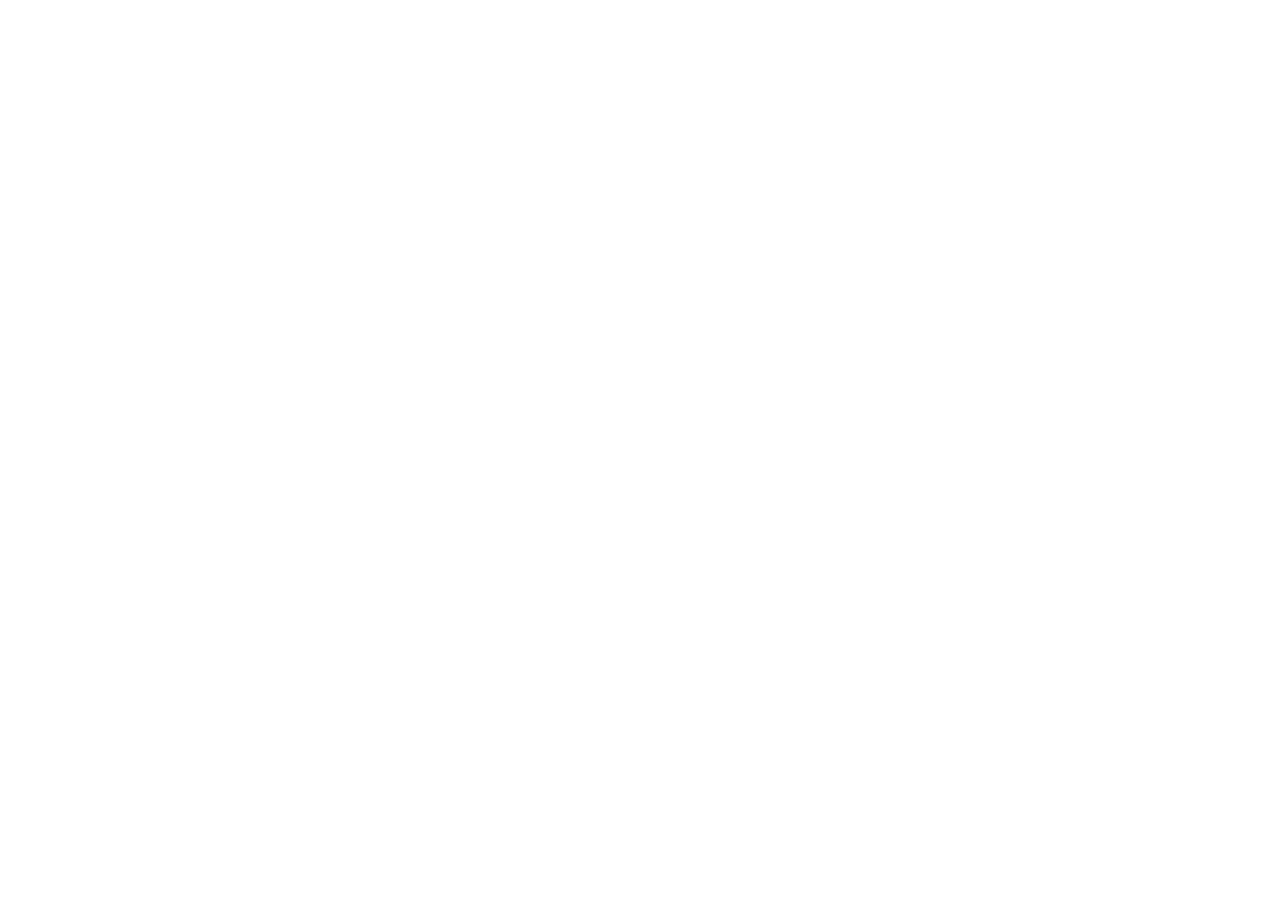
==== index.html @ 181e30cc "Added initial HTML structure" ====
<!DOCTYPE html>
<html lang="en">
<head>
    <meta charset="UTF-8">
    <meta name="viewport" content="width=device-width, initial-scale=1.0">
    <title>LUMI STORE | Home</title>
    <link rel="stylesheet" href="style.css">
    <script src="script.js"></script>
</head>
<body>
    <!-- Anika Tabassum, ID: 2030985 -->
</body>
</html>
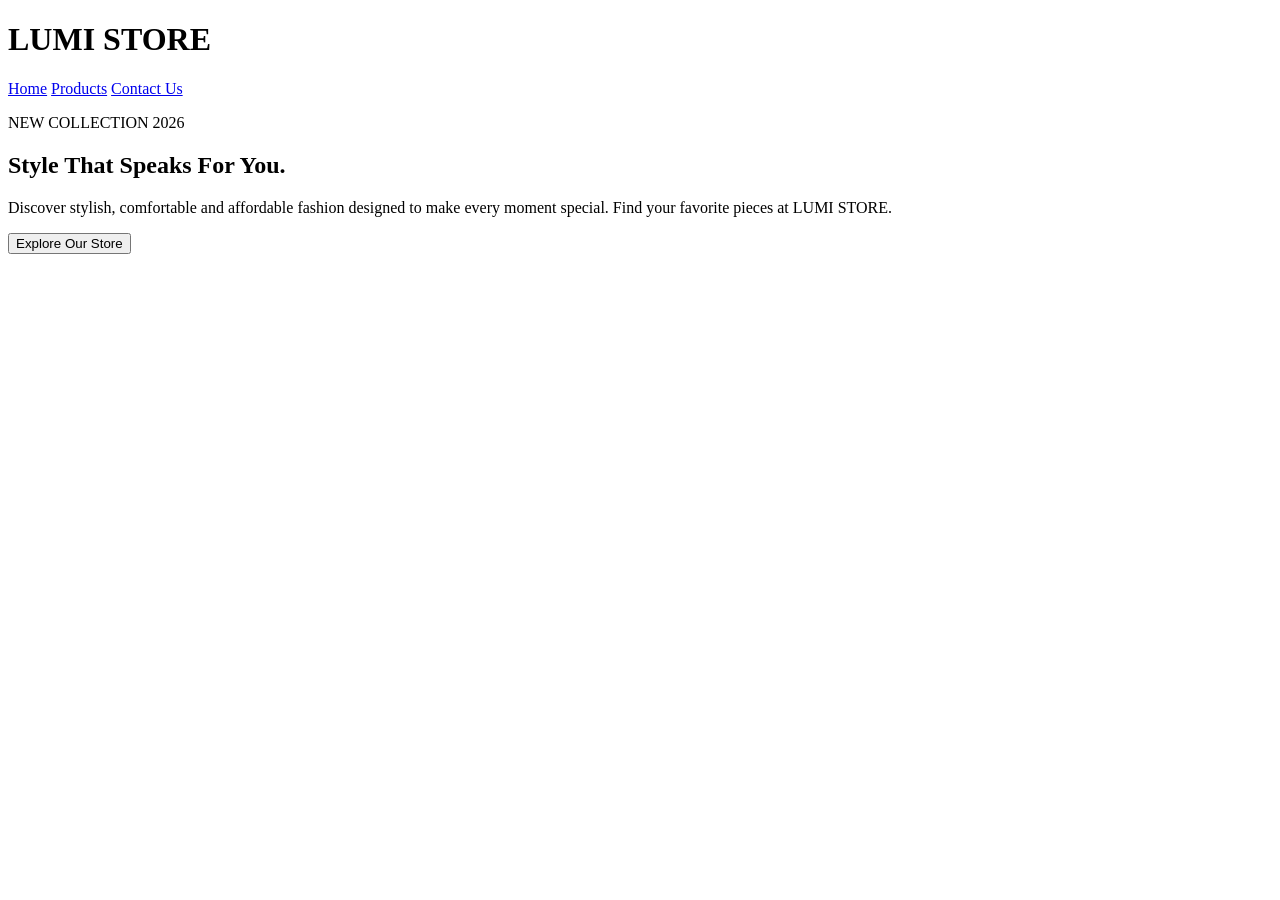
==== commit a7884a23: "Add header navigation to all the pages" ====
--- a/index.html
+++ b/index.html
@@ -9,5 +9,38 @@
 </head>
 <body>
     <!-- Anika Tabassum, ID: 2030985 -->
+
+    <!-- header -->
+     <header class="header">
+        <h1 class="logo">LUMI STORE</h1>
+        <nav class="navbar">
+            <a href="index.html" class="active">Home</a>
+            <a href="products.html">Products</a>
+            <a href="contact.html">Contact Us</a>
+        </nav>
+     </header>
+
+     <!-- main content -->
+      <main>
+
+        <!-- Hero Section -->
+         <section class="hero">
+            <div class="hero-content">
+                <p class="subtitle">NEW COLLECTION 2026 </p>
+                <h2>Style That Speaks For You.</h2>
+
+                <p>
+                    Discover stylish, comfortable and affordable fashion designed to make every moment special. 
+                    Find your favorite pieces at LUMI STORE.
+                </p>
+
+                <button>Explore Our Store</button>
+            </div>
+
+            <div class="hero-image">
+                <img src="" alt="">
+            </div>
+         </section>
+      </main>
 </body>
 </html>
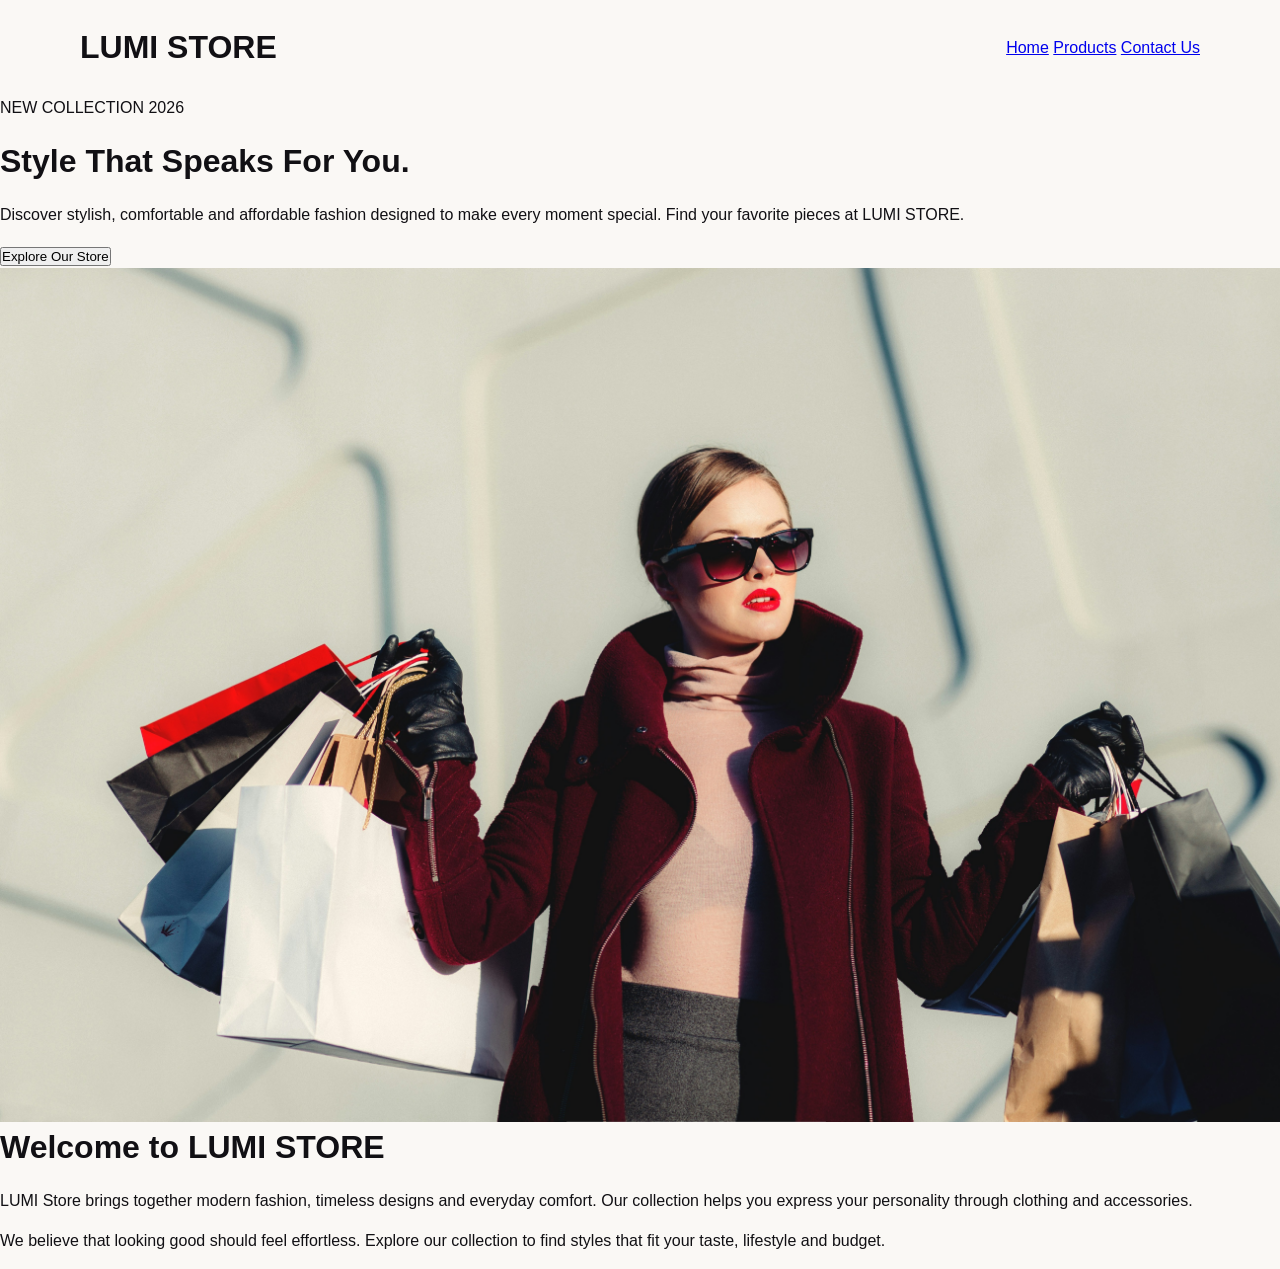
==== commit 334373c1: "Added hero image and about section to the homepage" ====
--- a/index.html
+++ b/index.html
@@ -38,9 +38,20 @@
             </div>
 
             <div class="hero-image">
-                <img src="" alt="">
+                <img src="images/hero-image.jpg" alt="fashion model">
             </div>
          </section>
+
+         <!-- about section -->
+          <section class="about">
+            <h2>Welcome to LUMI STORE</h2>
+            <p>
+                LUMI Store brings together modern fashion, timeless designs and everyday comfort. Our collection helps you express your personality through clothing and accessories.
+            </p>
+            <p>
+                We believe that looking good should feel effortless. Explore our collection to find styles that fit your taste, lifestyle and budget.
+            </p>
+          </section>
       </main>
 </body>
 </html>
--- a/style.css
+++ b/style.css
@@ -0,0 +1,34 @@
+*{
+    margin: 0;
+    padding: 0;
+    box-sizing: border-box;
+}
+
+body {
+    font-family: Arial, Helvetica, sans-serif;
+    background-color: #faf8f5;
+    color: #111014;
+    line-height: 1.6;
+}
+
+img {
+    max-width: 100%;
+    display: block;
+}
+
+h2 {
+    font-size: 32px;
+    margin-bottom: 15px;
+}
+
+p {
+    margin-bottom: 15px;
+}
+
+/* header */
+.header {
+    display: flex;
+    justify-content: space-between;
+    align-items: center;
+    padding: 22px 80px;
+}
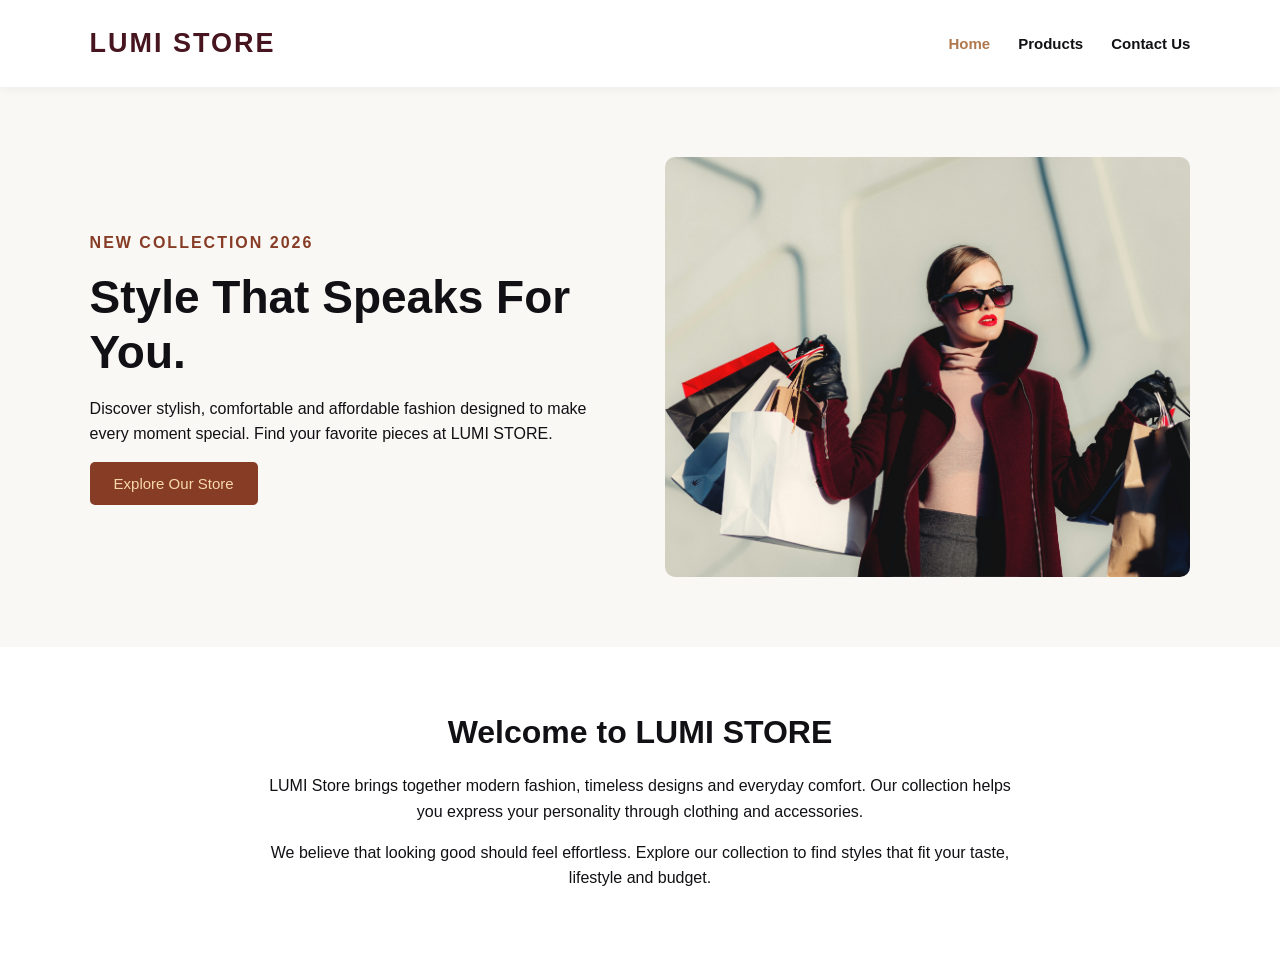
==== commit 56302a71: "Added featured products section and update styles" ====
--- a/index.html
+++ b/index.html
@@ -52,6 +52,8 @@
                 We believe that looking good should feel effortless. Explore our collection to find styles that fit your taste, lifestyle and budget.
             </p>
           </section>
+
+          <!-- Featured Products -->
       </main>
 </body>
 </html>
--- a/style.css
+++ b/style.css
@@ -30,5 +30,102 @@
     display: flex;
     justify-content: space-between;
     align-items: center;
-    padding: 22px 80px;
+    padding: 22px 7%;
+    background-color: white;
+    box-shadow: 0 2px 10px rgba(0, 0, 0, 0.05);
+}
+
+.logo {
+    font-size: 27px;
+    letter-spacing: 2px;
+    color: #47151f;
+    cursor: pointer;
+}
+
+.logo:hover {
+        color: #b0784d;
+}
+
+.navbar {
+    display: flex;
+    gap: 28px;
+
+    a {
+        color: #111014;
+        text-decoration: none;
+        font-size: 15px;
+        font-weight: bold;
+    }
+
+    a.active {
+        color: #b0784d;
+    }
+}
+
+.navbar a:hover {
+    color: #b0784d;
+}
+
+/* buttons */
+button {
+    background-color: 	#873c25;
+    color: #f5d9a8;
+    border: none;
+    padding: 13px 24px;
+    border-radius: 5px;
+    cursor: pointer;
+    font-size: 15px;
+}
+
+button:hover {
+    color: #47151f;
+    background-color: #f5d9a8;
+}
+
+/* home */
+.hero {
+    display: flex;
+    align-items: center;
+    justify-content: space-between;
+    gap: 50px;
+    padding: 70px 7%;
+}
+
+.hero-content {
+    flex: 1;
+
+    h2 {
+        font-size: 46px;
+        line-height: 1.2;
+        margin: 15px 0;
+    }
+}
+
+.subtitle {
+    color: #873c25;
+    font-weight: bold;
+    letter-spacing: 2px;
+}
+
+.hero-image {
+    flex: 1;
+
+    img {
+        width: 100%;
+        height: 420px;
+        object-fit: cover;
+        border-radius: 10px;
+    }
+}
+
+/* about section */
+.about {
+    text-align: center;
+    padding: 60px 15%;
+    background-color: white;
+
+    p {
+        max-width: 750px;
+        margin: 15px auto;
+    }
 }
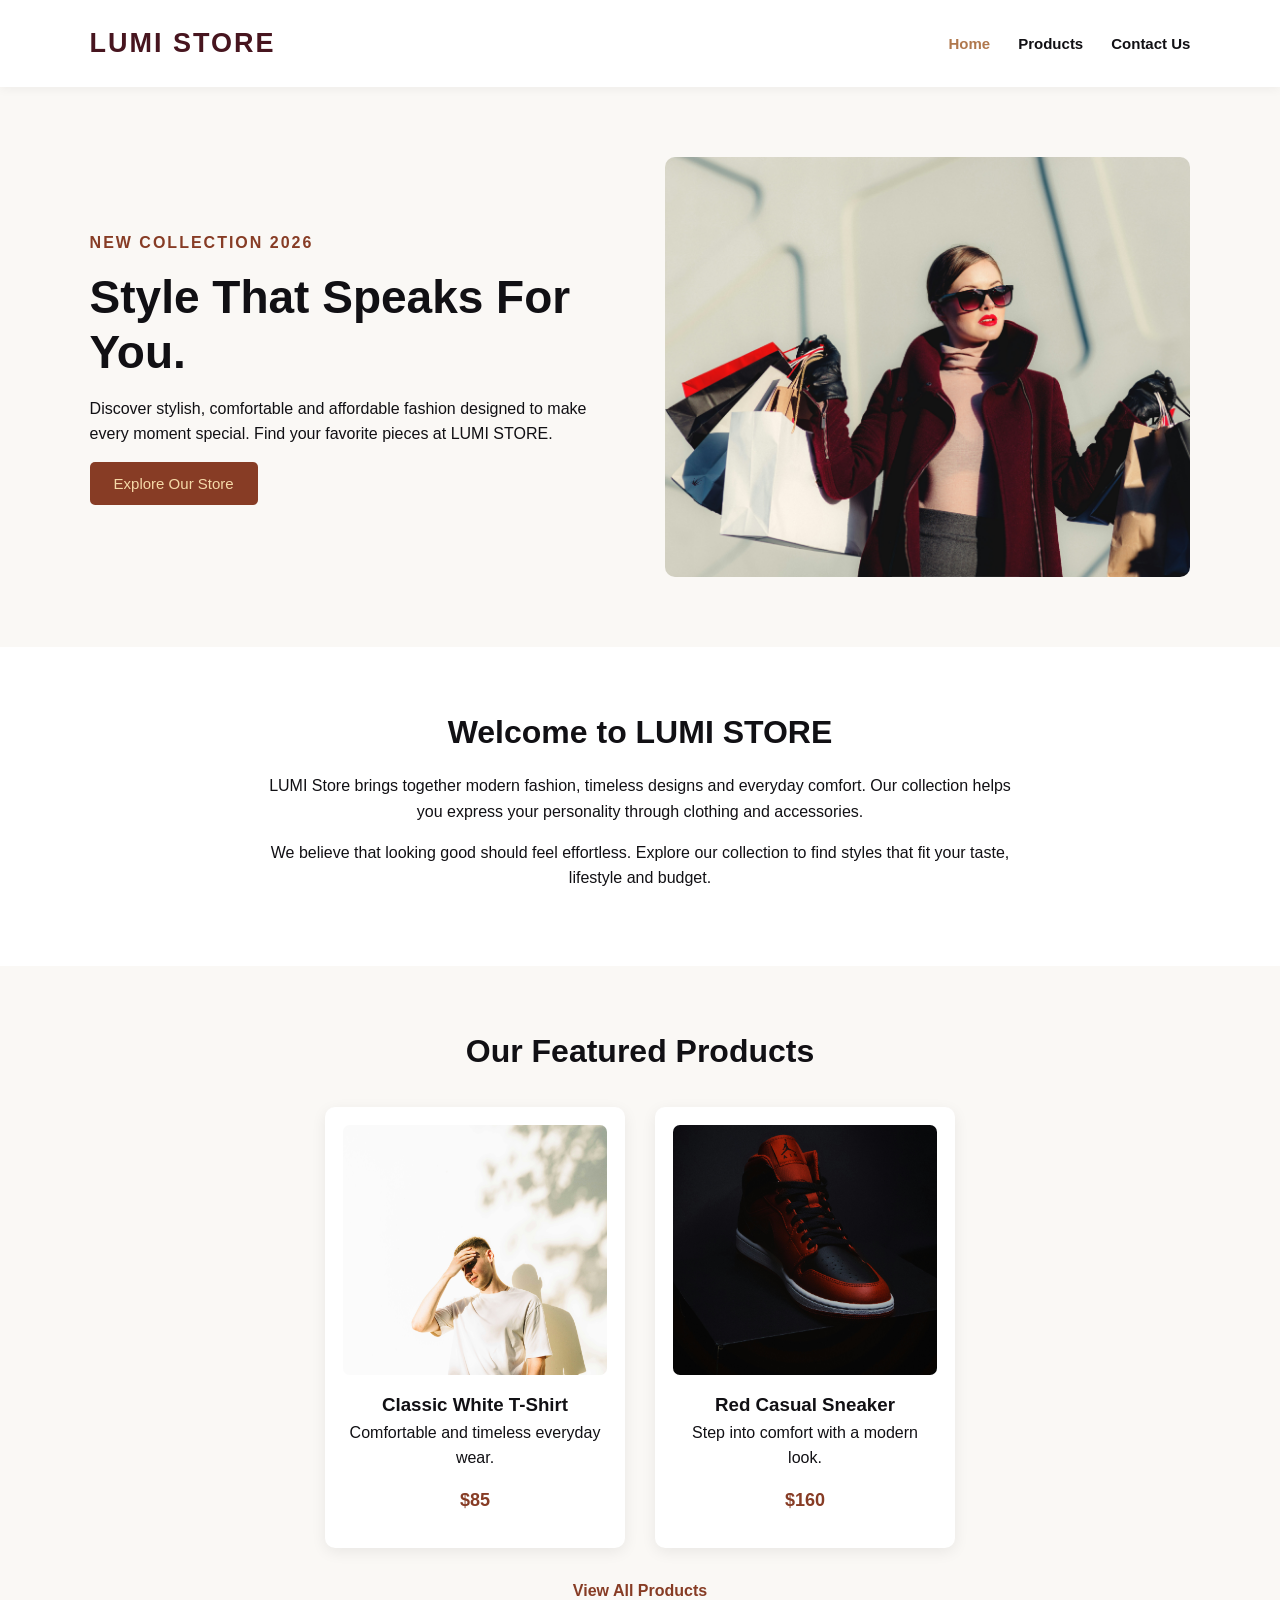
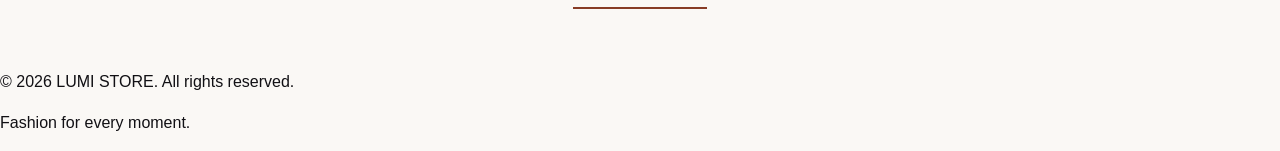
==== commit c24cee81: "Added footer and featured products section to homepage; include new images" ====
--- a/index.html
+++ b/index.html
@@ -1,5 +1,6 @@
 <!DOCTYPE html>
 <html lang="en">
+
 <head>
     <meta charset="UTF-8">
     <meta name="viewport" content="width=device-width, initial-scale=1.0">
@@ -7,30 +8,31 @@
     <link rel="stylesheet" href="style.css">
     <script src="script.js"></script>
 </head>
+
 <body>
     <!-- Anika Tabassum, ID: 2030985 -->
 
     <!-- header -->
-     <header class="header">
+    <header class="header">
         <h1 class="logo">LUMI STORE</h1>
         <nav class="navbar">
             <a href="index.html" class="active">Home</a>
             <a href="products.html">Products</a>
             <a href="contact.html">Contact Us</a>
         </nav>
-     </header>
+    </header>
 
-     <!-- main content -->
-      <main>
+    <!-- main content -->
+    <main>
 
         <!-- Hero Section -->
-         <section class="hero">
+        <section class="hero">
             <div class="hero-content">
                 <p class="subtitle">NEW COLLECTION 2026 </p>
                 <h2>Style That Speaks For You.</h2>
 
                 <p>
-                    Discover stylish, comfortable and affordable fashion designed to make every moment special. 
+                    Discover stylish, comfortable and affordable fashion designed to make every moment special.
                     Find your favorite pieces at LUMI STORE.
                 </p>
 
@@ -40,20 +42,49 @@
             <div class="hero-image">
                 <img src="images/hero-image.jpg" alt="fashion model">
             </div>
-         </section>
+        </section>
 
-         <!-- about section -->
-          <section class="about">
+        <!-- about section -->
+        <section class="about">
             <h2>Welcome to LUMI STORE</h2>
             <p>
-                LUMI Store brings together modern fashion, timeless designs and everyday comfort. Our collection helps you express your personality through clothing and accessories.
+                LUMI Store brings together modern fashion, timeless designs and everyday comfort. Our collection helps
+                you express your personality through clothing and accessories.
             </p>
             <p>
-                We believe that looking good should feel effortless. Explore our collection to find styles that fit your taste, lifestyle and budget.
+                We believe that looking good should feel effortless. Explore our collection to find styles that fit your
+                taste, lifestyle and budget.
             </p>
-          </section>
+        </section>
 
-          <!-- Featured Products -->
-      </main>
+        <!-- Featured Products -->
+        <section class="featured">
+            <h2>Our Featured Products</h2>
+            <div class="featured-container">
+                <div class="featured-card">
+                    <img src="images/white-tshirt.jpg" alt="Classic White T-shirt">
+                    <h3>Classic White T-Shirt</h3>
+                    <p>Comfortable and timeless everyday wear.</p>
+                    <p class="price">$85</p>
+                </div>
+                <div class="featured-card">
+                    <img src="images/red-shoe.jpg" alt="Red Casual Sneaker">
+                    <h3>Red Casual Sneaker</h3>
+                    <p>Step into comfort with a modern look.</p>
+                    <p class="price">$160</p>
+                </div>
+            </div>
+            <a href="products.html" class="shop-link">
+                View All Products
+            </a>
+        </section>
+    </main>
+
+    <!-- Footer -->
+    <footer class="footer">
+        <p>&copy; 2026 LUMI STORE. All rights reserved.</p>
+        <p>Fashion for every moment.</p>
+    </footer>
 </body>
+
 </html>
--- a/style.css
+++ b/style.css
@@ -128,4 +128,48 @@
         max-width: 750px;
         margin: 15px auto;
     }
+}
+
+/* featured products */
+.featured {
+    text-align: center;
+    padding: 60px 7%;
+}
+
+.featured-container {
+    display: flex;
+    justify-content: center;
+    gap: 30px;
+    margin: 30px 0;
+}
+
+.featured-card {
+    background-color: white;
+    padding: 18px;
+    width: 300px;
+    border-radius: 10px;
+    box-shadow: 0 4px 15px rgba(0, 0, 0, 0.07);
+
+    img {
+        width: 100%;
+        height: 250px;
+        object-fit: cover;
+        border-radius: 7px;
+        margin-bottom: 15px;
+    }
+}
+
+.price {
+    color: #873c25;
+    font-size: 18px;
+    font-weight: bold;
+}
+
+.shop-link {
+    display: inline-block;
+    color: #873c25;
+    text-decoration: none;
+    font-weight: bold;
+    border-bottom: 2px solid #873c25;
+    padding-bottom: 4px;
 }
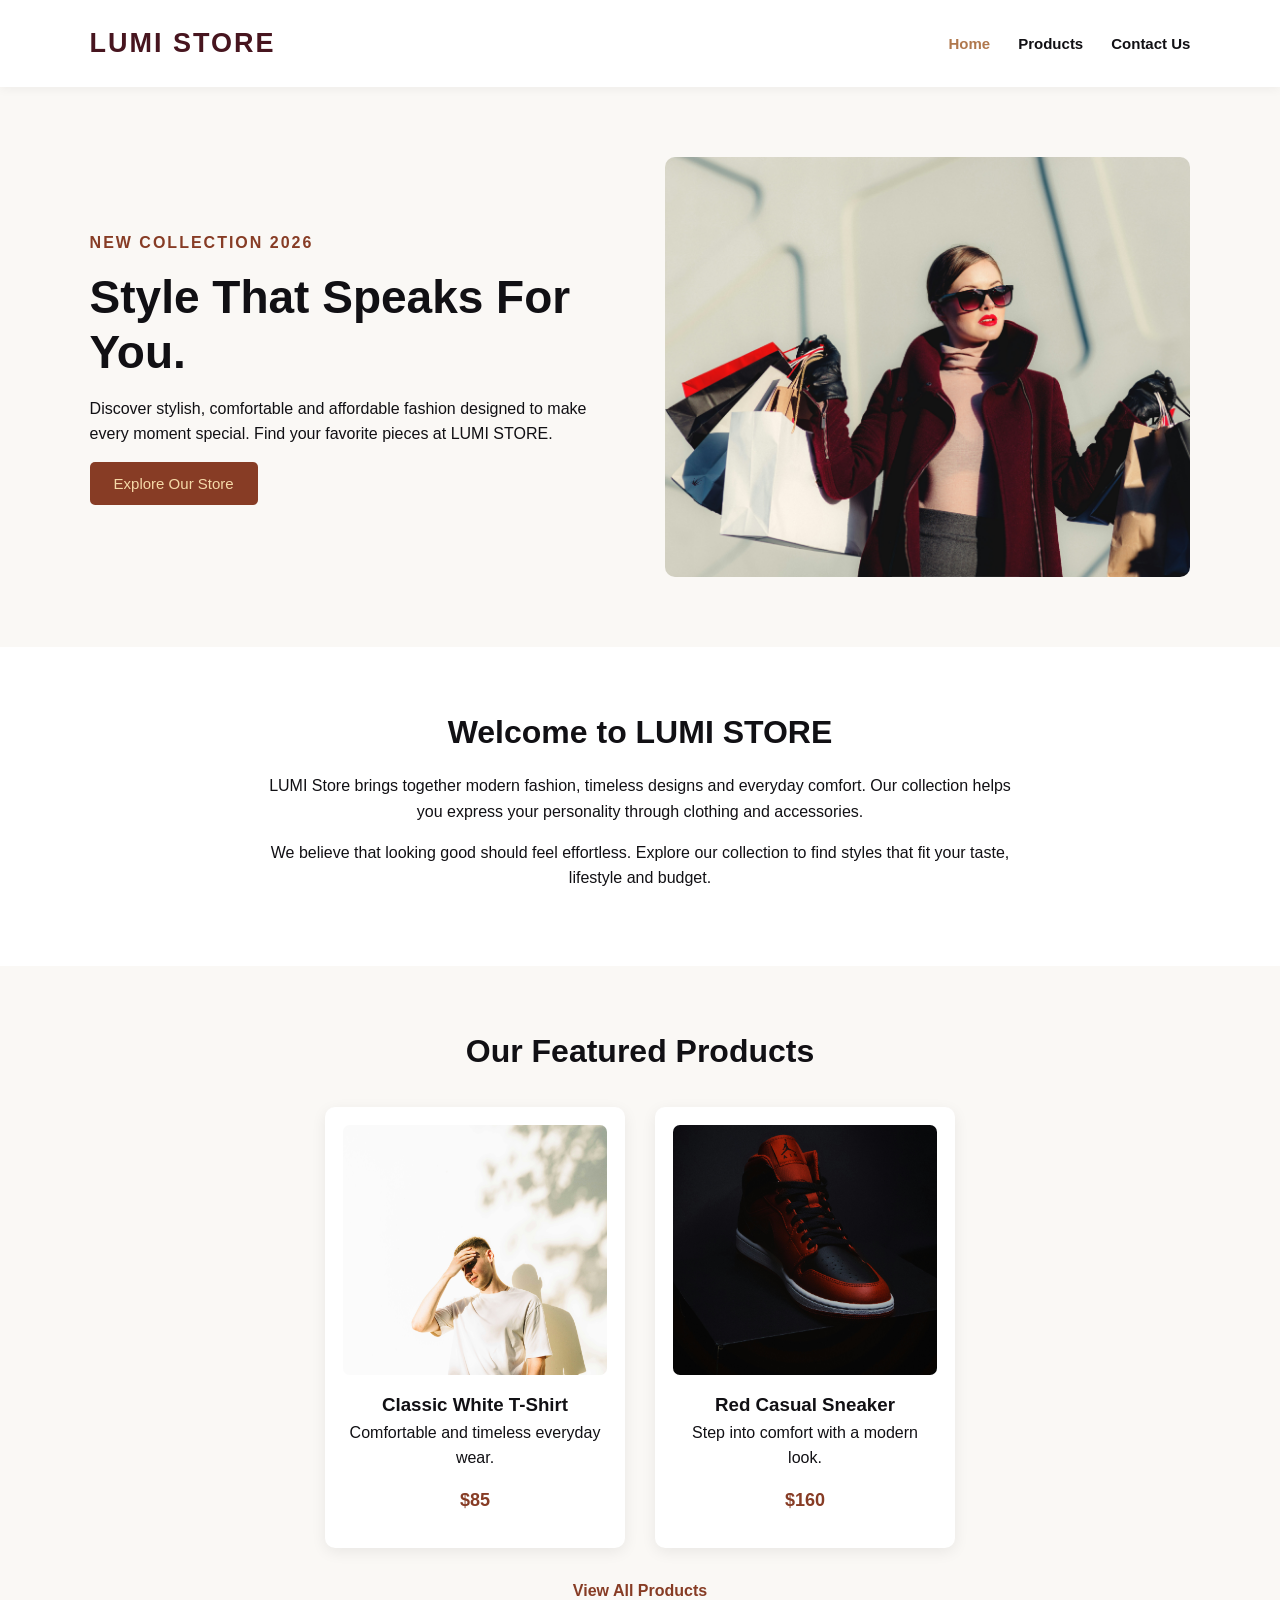
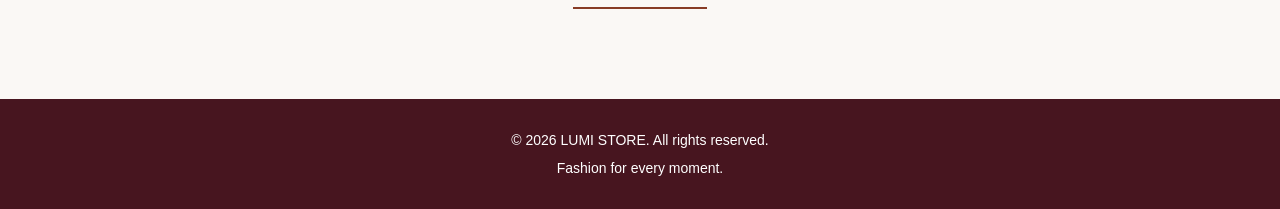
==== commit 11bf6c65: "Refactor contact form and product buttons; add feedback message and update styles" ====
--- a/index.html
+++ b/index.html
@@ -6,7 +6,7 @@
     <meta name="viewport" content="width=device-width, initial-scale=1.0">
     <title>LUMI STORE | Home</title>
     <link rel="stylesheet" href="style.css">
-    <script src="script.js"></script>
+    
 </head>
 
 <body>
@@ -36,7 +36,7 @@
                     Find your favorite pieces at LUMI STORE.
                 </p>
 
-                <button>Explore Our Store</button>
+                <button onclick="showWelcome()">Explore Our Store</button>
             </div>
 
             <div class="hero-image">
@@ -85,6 +85,8 @@
         <p>&copy; 2026 LUMI STORE. All rights reserved.</p>
         <p>Fashion for every moment.</p>
     </footer>
+
+    <script src="script.js"></script>
 </body>
 
 </html>
--- a/style.css
+++ b/style.css
@@ -172,4 +172,107 @@
     font-weight: bold;
     border-bottom: 2px solid #873c25;
     padding-bottom: 4px;
-}+}
+
+/* products */
+.page-intro {
+    text-align: center;
+    padding: 50px 15%;
+
+    p {
+        max-width: 750px;
+        margin: 15px auto;
+    }
+}
+
+.products {
+    display: grid;
+    grid-template-columns: repeat(3, minmax(0, 1fr));
+    gap: 28px;
+    padding: 20px 7% 70px;
+}
+
+.product-card {
+    background-color: white;
+    padding: 20px;
+    border-radius: 10px;
+    text-align: center;
+    box-shadow: 0 4px 15px rgba(0, 0, 0, 0.07);
+
+    img {
+        width: 100%;
+        height: 230px;
+        object-fit: cover;
+        border-radius: 7px;
+        margin-bottom: 15px;
+    }
+
+    h3 {
+        margin-bottom: 10px;
+    }
+}
+
+/* contact */
+.contact-container {
+    display: flex;
+    gap: 30px;
+    padding: 30px 7% 60px;
+}
+
+.contact-info,
+.contact-form {
+    flex: 1;
+    background-color: white;
+    padding: 25px;
+    border-radius: 8px;
+}
+
+.contact-info img {
+    width: 100%;
+    height: 180px;
+    object-fit: cover;
+    border-radius: 8px;
+    margin-top: 15px;
+}
+
+.contact-form form {
+    display: flex;
+    flex-direction: column;
+}
+
+.contact-form label {
+    margin: 10px 0 5px;
+    font-weight: bold;
+}
+
+.contact-form input, .contact-form textarea {
+    padding: 12px;
+    border: 1px solid #ccc;
+    border-radius: 5px;
+    font-size: 15px;
+    font-family: Arial, Helvetica, sans-serif;
+}
+
+.contact-form button {
+    margin-top: 15px;
+}
+
+#form-feedback {
+    margin-top: 12px;
+    color: #47151f;
+}
+
+/* footer */
+.footer {
+    background-color: #47151f;
+    color: white;
+    text-align: center;
+    padding: 25px 15px;
+    margin-top: 30px;
+
+    p {
+    margin: 5px 0;
+    font-size: 14px;
+    }
+}
+
